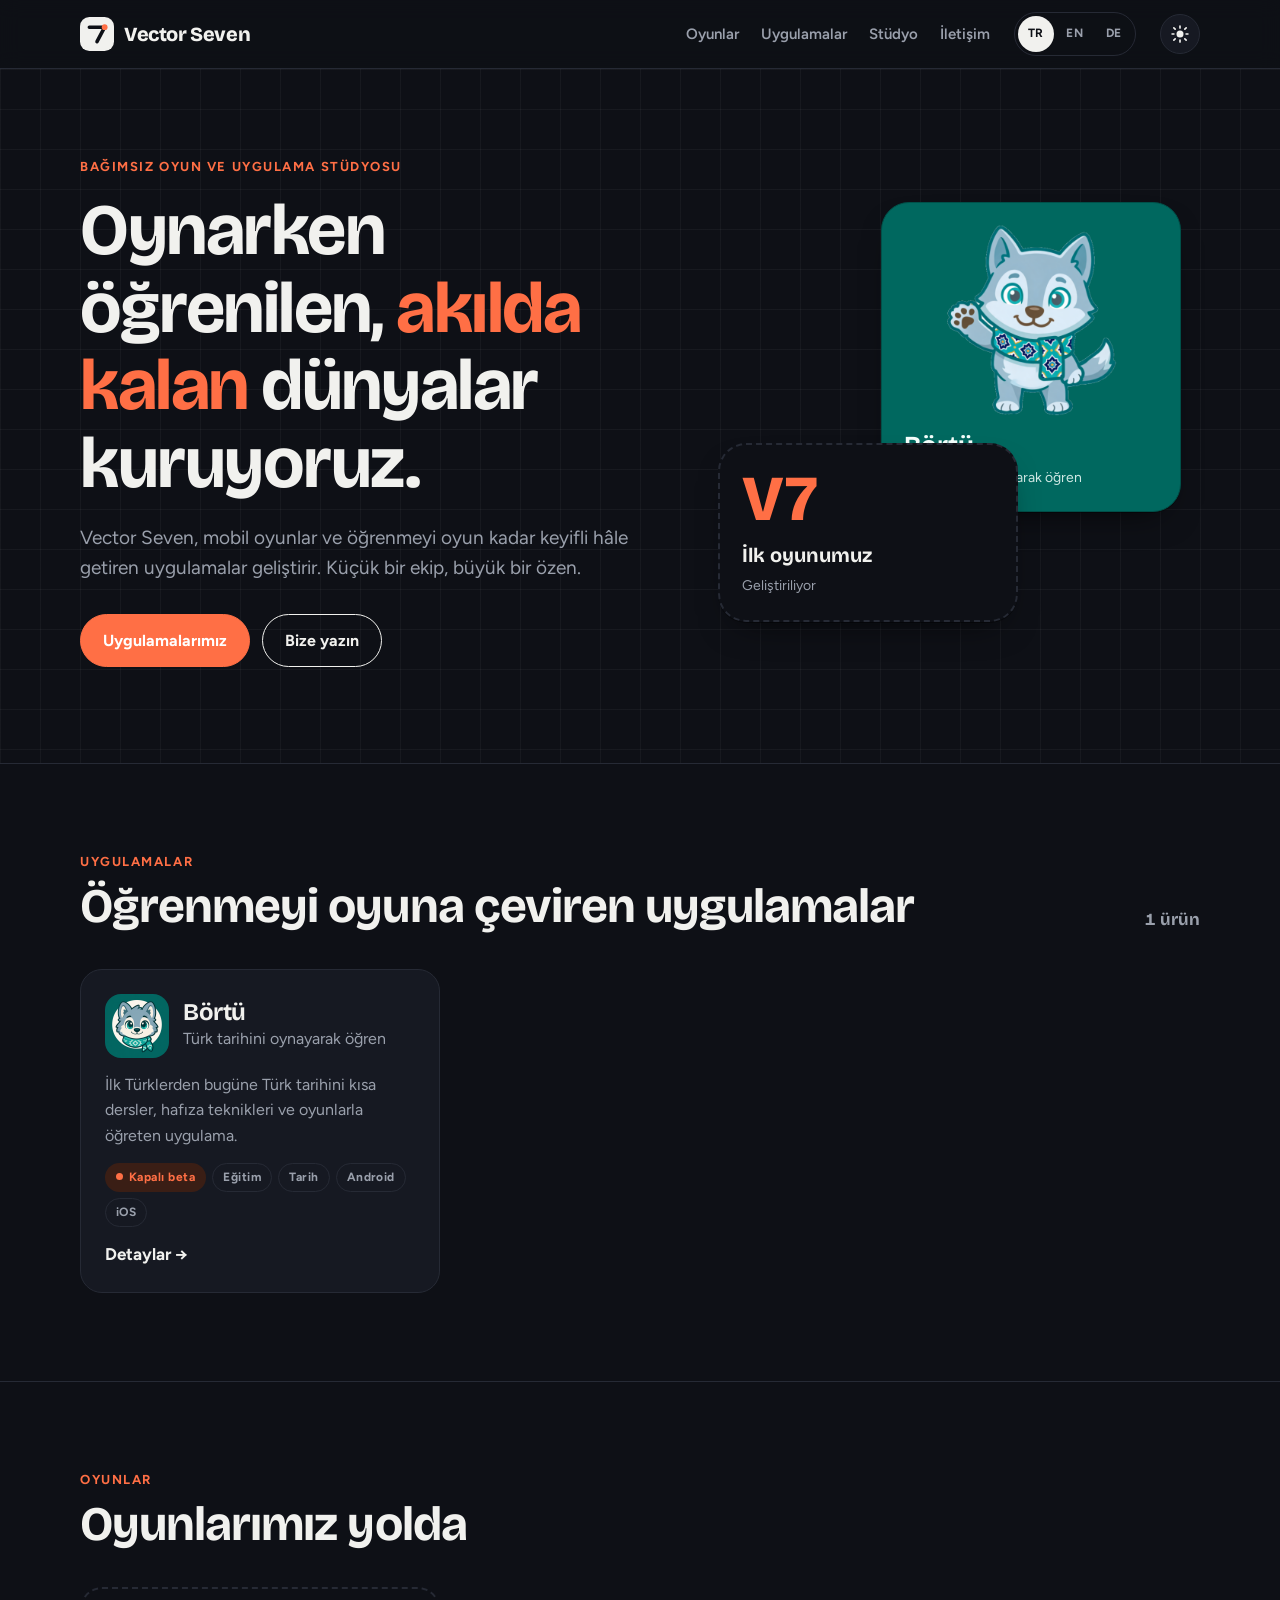
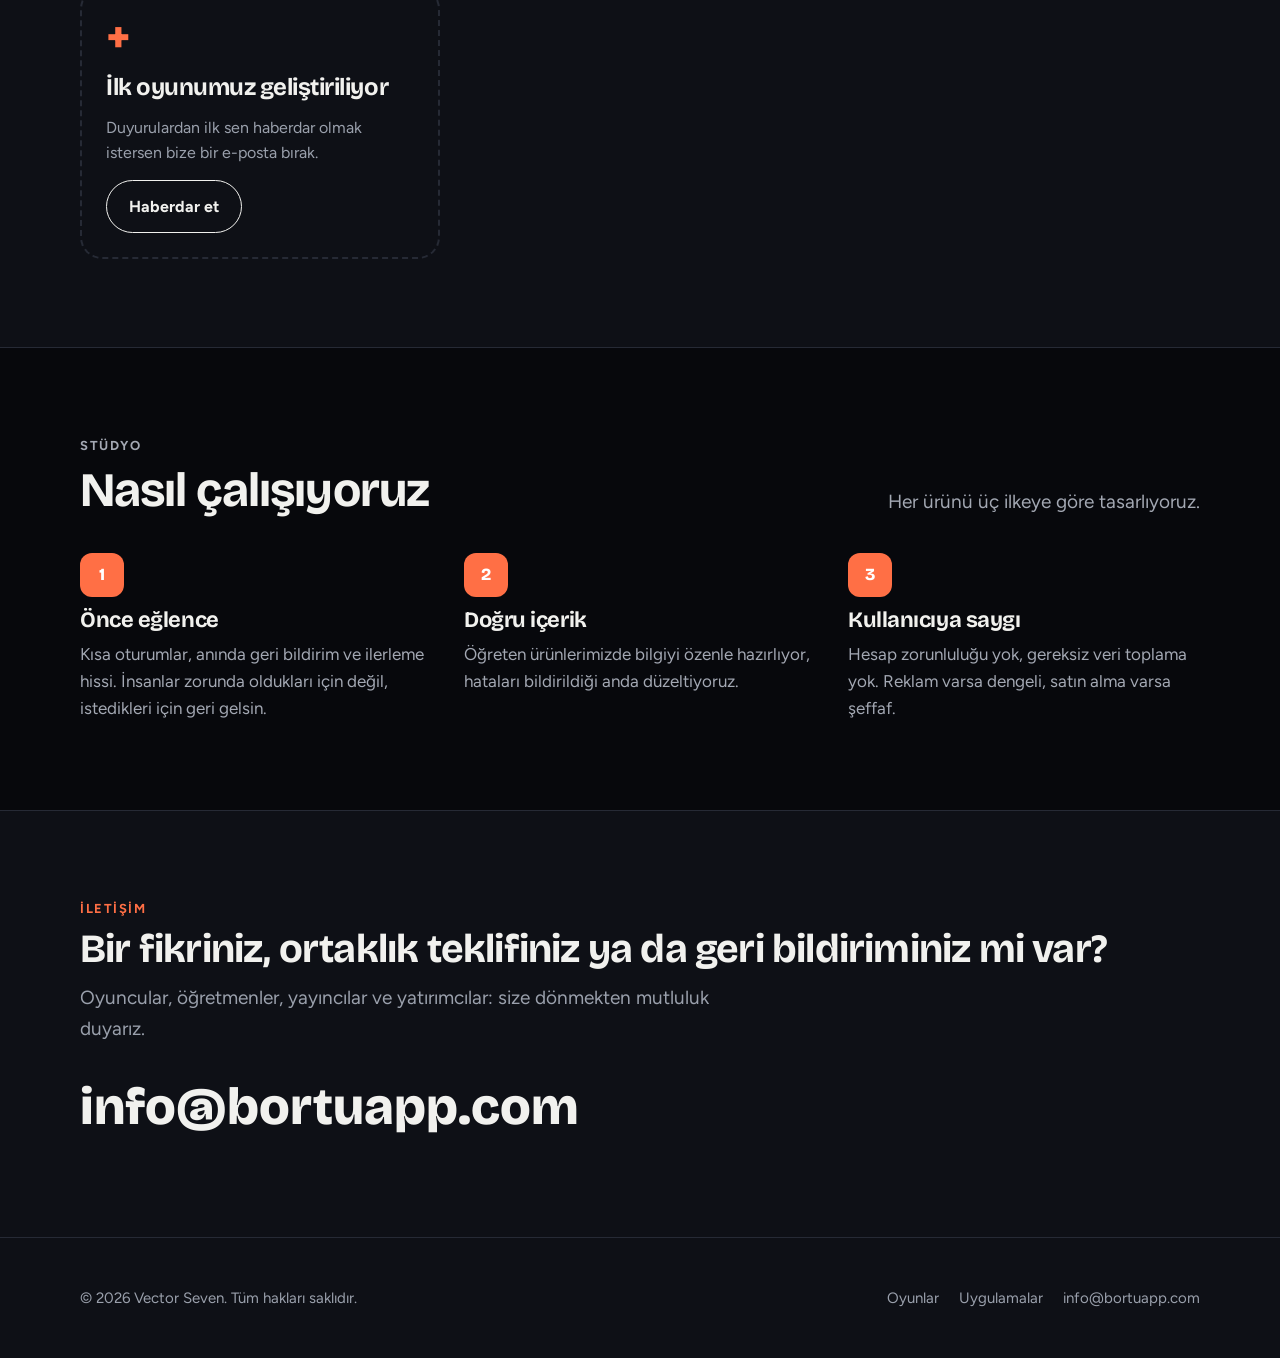
==== index.html @ 22e2e28d "Vector Seven sitesi: TR/EN/DE, Börtü sayfası, tema ve animasyonlar Co-Authored-By: Claude Opus 5 <no" ====
<!doctype html>
<html lang="tr">
<head>
<meta charset="utf-8">
<script>(function(){var d=document.documentElement;d.classList.add('js');var t='dark';try{t=localStorage.getItem('v7-theme')||'dark'}catch(e){}d.setAttribute('data-theme',t)})()</script>
<meta name="viewport" content="width=device-width, initial-scale=1">
<title>Vector Seven — Bağımsız oyun ve uygulama stüdyosu</title>
<meta name="description" content="Vector Seven; oyunlar ve öğrenmeyi oyuna çeviren mobil uygulamalar geliştiren bağımsız bir stüdyo.">
<meta property="og:title" content="Vector Seven — Bağımsız oyun ve uygulama stüdyosu">
<link rel="canonical" href="https://vectorseven.com.tr/">
<meta property="og:description" content="Vector Seven; oyunlar ve öğrenmeyi oyuna çeviren mobil uygulamalar geliştiren bağımsız bir stüdyo.">
<meta name="theme-color" content="#0e1016">
<link rel="alternate" hreflang="tr" href="">
<link rel="alternate" hreflang="en" href="en/">
<link rel="alternate" hreflang="de" href="de/">
<link rel="icon" href="assets/favicon.svg" type="image/svg+xml">
<link rel="preconnect" href="https://fonts.googleapis.com">
<link rel="preconnect" href="https://fonts.gstatic.com" crossorigin>
<link rel="stylesheet" href="https://fonts.googleapis.com/css2?family=Bricolage+Grotesque:opsz,wght@12..96,700;12..96,800&family=Figtree:wght@400;500;600;700&display=swap">
<link rel="stylesheet" href="assets/style.css?v=mu5loay7">
<link rel="stylesheet" href="assets/motion.css?v=mu5loay7">
</head>
<body>
<header class="top">
  <div class="wrap">
    <a class="brand" href=""><svg viewBox="0 0 40 40" aria-hidden="true"><rect width="40" height="40" rx="11" fill="currentColor"/><path d="M11 12h18l-9 17" fill="none" stroke="var(--paper)" stroke-width="4.2" stroke-linecap="round" stroke-linejoin="round"/><circle cx="29" cy="12" r="3.4" fill="var(--accent)"/></svg><span>Vector Seven</span></a>
    <nav class="nav" aria-label="Uygulamalar">
      <a href="#games">Oyunlar</a>
      <a href="#apps">Uygulamalar</a>
      <a href="#studio">Stüdyo</a>
      <a href="#contact">İletişim</a>
    </nav>
    <div class="langs"><a href="" hreflang="tr" aria-current="true">TR</a><a href="en/" hreflang="en" aria-current="false">EN</a><a href="de/" hreflang="de" aria-current="false">DE</a></div>
    <button class="theme" type="button" data-theme-toggle aria-label="Gece / gündüz modu" title="Gece / gündüz modu">
      <svg class="sun" viewBox="0 0 24 24" aria-hidden="true"><circle cx="12" cy="12" r="4.2"/><path d="M12 2.5v2.2M12 19.3v2.2M4.6 4.6l1.6 1.6M17.8 17.8l1.6 1.6M2.5 12h2.2M19.3 12h2.2M4.6 19.4l1.6-1.6M17.8 6.2l1.6-1.6"/></svg>
      <svg class="moon" viewBox="0 0 24 24" aria-hidden="true"><path d="M20.5 14.2A8.5 8.5 0 0 1 9.8 3.5a8.5 8.5 0 1 0 10.7 10.7Z"/></svg>
    </button>
  </div>
</header>
<main>

<section class="hero">
  <div class="wrap">
    <div>
      <p class="eyebrow">Bağımsız oyun ve uygulama stüdyosu</p>
      <h1>Oynarken öğrenilen, <em>akılda kalan</em> dünyalar kuruyoruz.</h1>
      <p class="lead">Vector Seven, mobil oyunlar ve öğrenmeyi oyun kadar keyifli hâle getiren uygulamalar geliştirir. Küçük bir ekip, büyük bir özen.</p>
      <div class="btns">
        <a class="btn btn-primary" href="#apps">Uygulamalarımız</a>
        <a class="btn btn-ghost" href="#contact">Bize yazın</a>
      </div>
    </div>
    <div class="stack" aria-hidden="true">
      <a class="stack-card app" href="apps/bortu/" tabindex="-1">
        <img src="assets/img/bortu-selam.png" alt="" width="240" height="240">
        <strong>Börtü</strong>
        <span>Türk tarihini oynayarak öğren</span>
      </a>
      <div class="stack-card game">
        <div class="glyph">V7</div>
        <strong>İlk oyunumuz</strong>
        <span>Geliştiriliyor</span>
      </div>
    </div>
  </div>
</section>

<section class="section" id="apps">
  <div class="wrap">
    <div class="section-head reveal">
      <div><p class="eyebrow">Uygulamalar</p><h2>Öğrenmeyi oyuna çeviren uygulamalar</h2></div>
      <span class="count">1 ürün</span>
    </div>
    <div class="cards"><a class="card reveal" href="apps/bortu/">
  <div class="card-top">
    <img class="card-icon" src="assets/img/bortu-icon.png" alt="" width="64" height="64">
    <div><h3>Börtü</h3><p>Türk tarihini oynayarak öğren</p></div>
  </div>
  <p>İlk Türklerden bugüne Türk tarihini kısa dersler, hafıza teknikleri ve oyunlarla öğreten uygulama.</p>
  <div class="pills">
    <span class="pill status">Kapalı beta</span>
    <span class="pill">Eğitim</span><span class="pill">Tarih</span>
    <span class="pill">Android</span><span class="pill">iOS</span>
  </div>
  <strong>Detaylar →</strong>
</a></div>
  </div>
</section>

<section class="section" id="games">
  <div class="wrap">
    <div class="section-head reveal">
      <div><p class="eyebrow">Oyunlar</p><h2>Oyunlarımız yolda</h2></div>
      
    </div>
    <div class="cards">
      
      <div class="card soon reveal" style="--d:.1s">
        <div class="glyph">+</div>
        <h3>İlk oyunumuz geliştiriliyor</h3>
        <p>Duyurulardan ilk sen haberdar olmak istersen bize bir e-posta bırak.</p>
        <div><a class="btn btn-ghost" href="mailto:info@bortuapp.com?subject=Vector%20Seven%20%E2%80%93%20Haberdar%20et" data-mail aria-expanded="false" aria-controls="mailbox-1">Haberdar et</a>
<div class="mailbox" id="mailbox-1" hidden>
  <small>Bu adrese yazman yeterli, en kısa sürede dönüyoruz.</small>
  <span class="addr">info@bortuapp.com</span>
  <div class="row">
    <button type="button" data-copy="info@bortuapp.com">Adresi kopyala</button>
    <a href="mailto:info@bortuapp.com?subject=Vector%20Seven%20%E2%80%93%20Haberdar%20et">E-posta uygulamasında aç</a>
    <span class="ok" data-done hidden role="status">Kopyalandı ✓</span>
  </div>
</div></div>
      </div>
    </div>
  </div>
</section>

<section class="section band" id="studio">
  <div class="wrap">
    <div class="section-head reveal">
      <div><p class="eyebrow">Stüdyo</p><h2>Nasıl çalışıyoruz</h2></div>
      <p class="lead">Her ürünü üç ilkeye göre tasarlıyoruz.</p>
    </div>
    <div class="principles">
      <div class="principle reveal" style="--d:0s"><div class="mark">1</div><h3>Önce eğlence</h3><p>Kısa oturumlar, anında geri bildirim ve ilerleme hissi. İnsanlar zorunda oldukları için değil, istedikleri için geri gelsin.</p></div><div class="principle reveal" style="--d:0.12s"><div class="mark">2</div><h3>Doğru içerik</h3><p>Öğreten ürünlerimizde bilgiyi özenle hazırlıyor, hataları bildirildiği anda düzeltiyoruz.</p></div><div class="principle reveal" style="--d:0.24s"><div class="mark">3</div><h3>Kullanıcıya saygı</h3><p>Hesap zorunluluğu yok, gereksiz veri toplama yok. Reklam varsa dengeli, satın alma varsa şeffaf.</p></div>
    </div>
  </div>
</section>

<section class="section" id="contact">
  <div class="wrap contact reveal">
    <div>
      <p class="eyebrow">İletişim</p>
      <h2 style="font-size:clamp(28px,3.6vw,40px);margin:8px 0 12px">Bir fikriniz, ortaklık teklifiniz ya da geri bildiriminiz mi var?</h2>
      <p class="lead">Oyuncular, öğretmenler, yayıncılar ve yatırımcılar: size dönmekten mutluluk duyarız.</p>
      <p style="margin-top:22px"><a class="mail" href="mailto:info@bortuapp.com">info@bortuapp.com</a></p>
    </div>
  </div>
</section>
</main>
<footer class="foot">
  <div class="wrap">
    <span>© 2026 Vector Seven. Tüm hakları saklıdır.</span>
    <nav>
      <a href="#games">Oyunlar</a>
      <a href="#apps">Uygulamalar</a>
      <a href="mailto:info@bortuapp.com">info@bortuapp.com</a>
    </nav>
  </div>
</footer>
<script src="assets/site.js?v=mu5loay7" defer></script>
</body>
</html>
---- assets/style.css ----
/* Vector Seven — site stilleri */
:root {
  --paper: #f5f5f1;
  --surface: #ffffff;
  --ink: #12141a;
  --muted: #5b606b;
  --line: #e2e2dc;
  --grid: rgba(18, 20, 26, 0.05);
  --accent: #ff5b2e;
  --accent-soft: #ffe6dd;
  --on-accent: #ffffff;
  --band: #10131b;
  --on-band: #f1f1ee;
  --band-muted: #a3a8b3;
  --shadow: 0 1px 0 rgba(18, 20, 26, 0.04), 0 12px 32px -18px rgba(18, 20, 26, 0.25);
  --radius: 22px;
  --display: 'Bricolage Grotesque', 'Segoe UI', system-ui, sans-serif;
  --body: 'Figtree', 'Segoe UI', system-ui, sans-serif;
}
@media (prefers-color-scheme: dark) {
  :root:not([data-theme='light']) {
    --paper: #0e1016;
    --surface: #161922;
    --ink: #f1f1ee;
    --muted: #9aa0ac;
    --line: #262a35;
    --grid: rgba(241, 241, 238, 0.045);
    --accent: #ff6f45;
    --accent-soft: #3a1e15;
    --band: #07080c;
    --shadow: 0 1px 0 rgba(0, 0, 0, 0.4), 0 16px 36px -20px rgba(0, 0, 0, 0.8);
  }
}
:root[data-theme='dark'] {
  --paper: #0e1016;
  --surface: #161922;
  --ink: #f1f1ee;
  --muted: #9aa0ac;
  --line: #262a35;
  --grid: rgba(241, 241, 238, 0.045);
  --accent: #ff6f45;
  --accent-soft: #3a1e15;
  --band: #07080c;
  --shadow: 0 1px 0 rgba(0, 0, 0, 0.4), 0 16px 36px -20px rgba(0, 0, 0, 0.8);
}

*,
*::before,
*::after {
  box-sizing: border-box;
}
html {
  scroll-behavior: smooth;
}
@media (prefers-reduced-motion: reduce) {
  html {
    scroll-behavior: auto;
  }
  *,
  *::before,
  *::after {
    animation: none !important;
    transition: none !important;
  }
}
body {
  margin: 0;
  background: var(--paper);
  color: var(--ink);
  font-family: var(--body);
  font-size: 17px;
  line-height: 1.6;
  -webkit-font-smoothing: antialiased;
}
img {
  max-width: 100%;
  height: auto;
  display: block;
}
a {
  color: inherit;
}
:focus-visible {
  outline: 3px solid var(--accent);
  outline-offset: 3px;
  border-radius: 6px;
}
h1,
h2,
h3 {
  font-family: var(--display);
  line-height: 1.08;
  letter-spacing: -0.02em;
  margin: 0;
  text-wrap: balance;
}
p {
  margin: 0;
}

.wrap {
  width: 100%;
  max-width: 1160px;
  margin: 0 auto;
  padding-inline: 20px;
}
.eyebrow {
  font-size: 13px;
  font-weight: 700;
  letter-spacing: 0.12em;
  text-transform: uppercase;
  color: var(--accent);
}
.lead {
  color: var(--muted);
  font-size: 19px;
  max-width: 58ch;
}

/* ---------------------------------------------------------------- üst çubuk */
.top {
  position: sticky;
  top: 0;
  z-index: 10;
  background: color-mix(in srgb, var(--paper) 88%, transparent);
  backdrop-filter: blur(10px);
  border-bottom: 1px solid var(--line);
}
.top .wrap {
  display: flex;
  align-items: center;
  gap: 24px;
  min-height: 68px;
}
.brand {
  display: flex;
  align-items: center;
  gap: 10px;
  text-decoration: none;
  font-family: var(--display);
  font-weight: 800;
  font-size: 20px;
  letter-spacing: -0.02em;
}
.brand svg {
  width: 34px;
  height: 34px;
}
.nav {
  display: flex;
  gap: 22px;
  margin-left: auto;
}
.nav a {
  text-decoration: none;
  font-weight: 600;
  font-size: 15px;
  color: var(--muted);
}
.nav a:hover,
.nav a[aria-current='page'] {
  color: var(--ink);
}
.langs {
  display: flex;
  gap: 2px;
  padding: 3px;
  border: 1px solid var(--line);
  border-radius: 999px;
}
.langs a {
  text-decoration: none;
  font-size: 12px;
  font-weight: 700;
  letter-spacing: 0.06em;
  padding: 4px 9px;
  border-radius: 999px;
  color: var(--muted);
}
.langs a[aria-current='true'] {
  background: var(--ink);
  color: var(--paper);
}
@media (max-width: 760px) {
  .nav {
    display: none;
  }
  .langs {
    margin-left: auto;
  }
}

/* ----------------------------------------------------------------- düğmeler */
.btn {
  display: inline-flex;
  align-items: center;
  gap: 8px;
  padding: 13px 22px;
  border-radius: 999px;
  font-weight: 700;
  font-size: 16px;
  text-decoration: none;
  border: 1.5px solid var(--ink);
  transition: transform 0.15s ease;
}
.btn:hover {
  transform: translateY(-2px);
}
.btn-primary {
  background: var(--accent);
  border-color: var(--accent);
  color: var(--on-accent);
}
.btn-ghost {
  background: transparent;
  color: var(--ink);
}
.btn[aria-disabled='true'] {
  opacity: 0.55;
  pointer-events: none;
}
.btns {
  display: flex;
  flex-wrap: wrap;
  gap: 12px;
}

/* ------------------------------------------------------------------ kahraman */
.hero {
  position: relative;
  overflow: hidden;
  background-image: linear-gradient(var(--grid) 1px, transparent 1px), linear-gradient(90deg, var(--grid) 1px, transparent 1px);
  background-size: 40px 40px;
  border-bottom: 1px solid var(--line);
}
.hero .wrap {
  display: grid;
  grid-template-columns: 1.1fr 0.9fr;
  gap: 48px;
  align-items: center;
  padding-block: 88px 96px;
}
.hero h1 {
  font-size: clamp(40px, 6vw, 72px);
  margin-block: 14px 20px;
}
.hero h1 em {
  font-style: normal;
  color: var(--accent);
}
.hero .btns {
  margin-top: 30px;
}
.stack {
  position: relative;
  min-height: 420px;
}
.stack-card {
  position: absolute;
  width: min(300px, 78%);
  border-radius: 28px;
  padding: 22px;
  background: var(--surface);
  border: 1px solid var(--line);
  box-shadow: var(--shadow);
  text-decoration: none;
}
.stack-card.app {
  right: 4%;
  top: 0;
  transform: rotate(3deg);
  background: #00685f;
  border-color: #005049;
  color: #f4fffc;
}
.stack-card.app img {
  width: 78%;
  margin: -4px auto 6px;
}
.stack-card.app strong {
  font-family: var(--display);
  font-size: 26px;
}
.stack-card.app span {
  display: block;
  opacity: 0.85;
  font-size: 14px;
}
.stack-card.game {
  left: 0;
  bottom: 0;
  transform: rotate(-4deg);
  border-style: dashed;
  border-width: 2px;
  background: var(--paper);
}
.stack-card.game .glyph {
  font-family: var(--display);
  font-weight: 800;
  font-size: 64px;
  line-height: 1;
  color: var(--accent);
}
.stack-card.game strong {
  display: block;
  font-family: var(--display);
  font-size: 20px;
  margin-top: 8px;
}
.stack-card.game span {
  color: var(--muted);
  font-size: 14px;
}
@media (max-width: 860px) {
  .hero .wrap {
    grid-template-columns: 1fr;
    padding-block: 56px 64px;
  }
  .stack {
    min-height: 500px;
    max-width: 440px;
  }
  .stack-card.game {
    width: 60%;
  }
}

/* ------------------------------------------------------------------ bölümler */
.section {
  padding-block: 88px;
}
.section + .section {
  border-top: 1px solid var(--line);
}
.section-head {
  display: flex;
  flex-wrap: wrap;
  align-items: end;
  justify-content: space-between;
  gap: 16px 32px;
  margin-bottom: 36px;
}
.section-head h2 {
  font-size: clamp(32px, 4.2vw, 48px);
  margin-top: 8px;
}
.count {
  font-family: var(--display);
  font-weight: 700;
  color: var(--muted);
  font-variant-numeric: tabular-nums;
}

.cards {
  display: grid;
  grid-template-columns: repeat(auto-fill, minmax(300px, 1fr));
  gap: 20px;
}
.card {
  display: flex;
  flex-direction: column;
  gap: 14px;
  padding: 24px;
  border-radius: var(--radius);
  background: var(--surface);
  border: 1px solid var(--line);
  text-decoration: none;
  transition: transform 0.18s ease, box-shadow 0.18s ease;
}
a.card:hover {
  transform: translateY(-4px);
  box-shadow: var(--shadow);
}
.card-top {
  display: flex;
  align-items: center;
  gap: 14px;
}
.card-icon {
  width: 64px;
  height: 64px;
  border-radius: 16px;
  flex: none;
}
.card h3 {
  font-size: 24px;
}
.card p {
  color: var(--muted);
  font-size: 16px;
}
.pills {
  display: flex;
  flex-wrap: wrap;
  gap: 6px;
  margin-top: auto;
}
.pill {
  font-size: 12px;
  font-weight: 700;
  letter-spacing: 0.04em;
  padding: 4px 10px;
  border-radius: 999px;
  border: 1px solid var(--line);
  color: var(--muted);
}
.pill.status {
  background: var(--accent-soft);
  border-color: transparent;
  color: var(--accent);
}
.card.soon {
  border-style: dashed;
  border-width: 2px;
  background: transparent;
  justify-content: center;
  min-height: 220px;
}
.card.soon .glyph {
  font-family: var(--display);
  font-size: 48px;
  font-weight: 800;
  color: var(--accent);
  line-height: 1;
}

/* ----------------------------------------------------------------- ilkeler */
.band {
  background: var(--band);
  color: var(--on-band);
}
.band .lead,
.band p {
  color: var(--band-muted);
}
.principles {
  display: grid;
  grid-template-columns: repeat(auto-fit, minmax(240px, 1fr));
  gap: 32px;
  counter-reset: p;
}
.principle h3 {
  font-size: 22px;
  margin: 12px 0 8px;
  color: var(--on-band);
}
.principle .mark {
  width: 44px;
  height: 44px;
  border-radius: 12px;
  display: grid;
  place-items: center;
  background: var(--accent);
  color: #fff;
  font-family: var(--display);
  font-weight: 800;
}

/* ----------------------------------------------------------------- iletişim */
.contact {
  display: grid;
  grid-template-columns: 1fr auto;
  gap: 24px;
  align-items: center;
}
.contact a.mail {
  font-family: var(--display);
  font-weight: 800;
  font-size: clamp(26px, 4.4vw, 52px);
  text-decoration-thickness: 3px;
  text-underline-offset: 8px;
  text-decoration-color: var(--accent);
  overflow-wrap: anywhere;
}
@media (max-width: 760px) {
  .contact {
    grid-template-columns: 1fr;
  }
}

/* ---------------------------------------------------------------- ürün sayfası */
.product-hero {
  background: #00685f;
  color: #f4fffc;
  overflow: hidden;
}
.product-hero .wrap {
  display: grid;
  grid-template-columns: 1.2fr 0.8fr;
  gap: 40px;
  align-items: center;
  padding-block: 72px;
}
.product-hero .crumb {
  color: #bdeee8;
  font-size: 14px;
  font-weight: 600;
  text-decoration: none;
}
.product-hero h1 {
  font-size: clamp(44px, 7vw, 80px);
  margin: 18px 0 12px;
}
.product-hero .lead {
  color: #d6f5f1;
}
.product-hero .app-id {
  display: flex;
  align-items: center;
  gap: 14px;
}
.product-hero .app-id img {
  width: 72px;
  height: 72px;
  border-radius: 18px;
  border: 2px solid rgba(255, 255, 255, 0.25);
}
.product-hero .pill {
  color: #f4fffc;
  border-color: rgba(255, 255, 255, 0.3);
}
.product-hero .pill.status {
  background: #fea619;
  color: #2a1700;
}
.product-hero .btn-primary {
  background: #fea619;
  border-color: #fea619;
  color: #2a1700;
}
.product-hero .btn-ghost {
  color: #f4fffc;
  border-color: rgba(255, 255, 255, 0.55);
}
.product-hero .mascot {
  justify-self: center;
  width: min(380px, 100%);
  filter: drop-shadow(0 20px 30px rgba(0, 0, 0, 0.25));
}
@media (max-width: 820px) {
  .product-hero .wrap {
    grid-template-columns: 1fr;
    padding-block: 48px;
  }
  .product-hero .mascot {
    width: 240px;
  }
}
.figures {
  display: grid;
  grid-template-columns: repeat(auto-fit, minmax(150px, 1fr));
  border: 1px solid var(--line);
  border-radius: var(--radius);
  overflow: hidden;
  background: var(--surface);
}
.figure {
  padding: 22px;
  border-right: 1px solid var(--line);
  border-bottom: 1px solid var(--line);
  margin: 0 -1px -1px 0;
}
.figure b {
  display: block;
  font-family: var(--display);
  font-size: 40px;
  line-height: 1;
  color: #00685f;
  font-variant-numeric: tabular-nums;
}
:root[data-theme='dark'] .figure b {
  color: #6bd8cb;
}
@media (prefers-color-scheme: dark) {
  :root:not([data-theme='light']) .figure b {
    color: #6bd8cb;
  }
}
.figure span {
  color: var(--muted);
  font-size: 14px;
  font-weight: 600;
}
.features {
  display: grid;
  grid-template-columns: repeat(auto-fill, minmax(260px, 1fr));
  gap: 20px;
}
.feature {
  display: flex;
  gap: 16px;
  align-items: flex-start;
}
.feature .dot {
  flex: none;
  width: 40px;
  height: 40px;
  border-radius: 50%;
  display: grid;
  place-items: center;
  background: #dcf7f3;
  font-size: 20px;
}
.feature h3 {
  font-size: 19px;
  margin-bottom: 4px;
}
.feature p {
  color: var(--muted);
  font-size: 16px;
}
.split {
  display: grid;
  grid-template-columns: 0.7fr 1.3fr;
  gap: 40px;
  align-items: center;
}
.split img {
  width: min(320px, 100%);
  justify-self: center;
}
@media (max-width: 760px) {
  .split {
    grid-template-columns: 1fr;
  }
  .split img {
    width: 200px;
  }
}
.plans {
  display: grid;
  grid-template-columns: repeat(auto-fit, minmax(260px, 1fr));
  gap: 20px;
  margin-top: 24px;
}
.plan {
  padding: 24px;
  border-radius: var(--radius);
  border: 1px solid var(--line);
  background: var(--surface);
}
.plan.gold {
  border: 2px solid #ffc800;
}
.plan h3 {
  font-size: 22px;
}
.plan .price {
  font-family: var(--display);
  font-weight: 800;
  font-size: 28px;
  margin: 6px 0 10px;
}
.plan ul {
  margin: 0;
  padding-left: 20px;
  color: var(--muted);
}

/* -------------------------------------------------------------------- alt */
.foot {
  border-top: 1px solid var(--line);
  padding-block: 40px;
  font-size: 15px;
  color: var(--muted);
}
.foot .wrap {
  display: flex;
  flex-wrap: wrap;
  gap: 16px 32px;
  align-items: center;
  justify-content: space-between;
}
.foot nav {
  display: flex;
  flex-wrap: wrap;
  gap: 8px 20px;
}
.foot a {
  text-decoration: none;
}
.foot a:hover {
  color: var(--ink);
}

/* ------------------------------------------------------- gece/gündüz düğmesi */
.theme {
  position: relative;
  flex: none;
  width: 40px;
  height: 40px;
  border-radius: 50%;
  border: 1px solid var(--line);
  background: var(--surface);
  color: var(--ink);
  cursor: pointer;
  display: grid;
  place-items: center;
  overflow: hidden;
}
.theme svg {
  position: absolute;
  width: 20px;
  height: 20px;
  fill: none;
  stroke: currentColor;
  stroke-width: 2;
  stroke-linecap: round;
  transition: transform 0.45s cubic-bezier(0.3, 1.4, 0.5, 1), opacity 0.3s ease;
}
.theme .sun circle {
  fill: currentColor;
  stroke: none;
}
.theme .moon path {
  fill: currentColor;
  stroke: none;
}
/* Koyu temada güneş gösterilir (gündüze geç), açık temada ay (geceye geç) */
:root[data-theme='dark'] .theme .moon,
:root:not([data-theme='dark']) .theme .sun {
  opacity: 0;
  transform: rotate(-90deg) scale(0.4);
}
:root[data-theme='dark'] .theme .sun,
:root:not([data-theme='dark']) .theme .moon {
  opacity: 1;
  transform: none;
}
.theme:hover {
  border-color: var(--ink);
}
@media (max-width: 760px) {
  .langs {
    margin-left: auto;
  }
  .top .wrap {
    gap: 12px;
  }
}
@media (max-width: 380px) {
  .brand span {
    display: none;
  }
}

/* ------------------------------------------------- duyarlılık ince ayarları */
/* Uzun Almanca kelimeler dar ekranda taşmasın */
h1,
h2,
h3 {
  overflow-wrap: break-word;
  hyphens: auto;
}
.section-head > div,
.hero .wrap > div,
.product-hero .wrap > div,
.contact > div {
  min-width: 0;
}
/* Parmakla rahat basılan dokunma alanları (en az ~40px) */
.nav a {
  padding-block: 10px;
}
.langs a {
  padding: 8px 10px;
}
.product-hero .crumb {
  display: inline-block;
  padding-block: 10px;
}
.foot nav a {
  display: inline-block;
  padding-block: 8px;
}
---- assets/motion.css ----
/* ================================================================ hareket */
/* Sayfa JS olmadan da tam görünür: gizleme yalnızca .js sınıfı varken uygulanır */
@keyframes rise {
  from {
    opacity: 0;
    transform: translateY(18px);
  }
  to {
    opacity: 1;
    transform: none;
  }
}
@keyframes float-a {
  0%,
  100% {
    transform: translate(var(--px, 0px), var(--py, 0px)) rotate(3deg) translateY(0);
  }
  50% {
    transform: translate(var(--px, 0px), var(--py, 0px)) rotate(4deg) translateY(-12px);
  }
}
@keyframes float-b {
  0%,
  100% {
    transform: translate(calc(var(--px, 0px) * -1), calc(var(--py, 0px) * -1)) rotate(-4deg) translateY(0);
  }
  50% {
    transform: translate(calc(var(--px, 0px) * -1), calc(var(--py, 0px) * -1)) rotate(-5.5deg) translateY(10px);
  }
}
@keyframes drift {
  from {
    background-position: 0 0, 0 0;
  }
  to {
    background-position: 40px 40px, 40px 40px;
  }
}
@keyframes wave {
  0%,
  60%,
  100% {
    transform: rotate(0);
  }
  70% {
    transform: rotate(-6deg);
  }
  80% {
    transform: rotate(5deg);
  }
  90% {
    transform: rotate(-3deg);
  }
}
@keyframes pulse-dot {
  0%,
  100% {
    box-shadow: 0 0 0 0 color-mix(in srgb, currentColor 45%, transparent);
  }
  50% {
    box-shadow: 0 0 0 6px color-mix(in srgb, currentColor 0%, transparent);
  }
}

@media (prefers-reduced-motion: no-preference) {
  .hero {
    animation: drift 18s linear infinite;
  }
  .hero .eyebrow,
  .hero h1,
  .hero .lead,
  .hero .btns {
    animation: rise 0.7s cubic-bezier(0.2, 0.7, 0.2, 1) both;
  }
  .hero h1 {
    animation-delay: 0.08s;
  }
  .hero .lead {
    animation-delay: 0.18s;
  }
  .hero .btns {
    animation-delay: 0.28s;
  }
  .stack-card.app {
    animation: rise 0.8s 0.3s both, float-a 6s 1.1s ease-in-out infinite;
  }
  .stack-card.game {
    animation: rise 0.8s 0.45s both, float-b 7s 1.2s ease-in-out infinite;
  }
  .stack-card.app img {
    transform-origin: 50% 90%;
    animation: wave 5s 1.5s ease-in-out infinite;
  }
  .product-hero .wrap > div {
    animation: rise 0.7s both;
  }
  .product-hero .mascot {
    transform-origin: 50% 90%;
    animation: rise 0.8s 0.2s both, wave 5s 1.4s ease-in-out infinite;
  }
  .pill.status::before {
    content: '';
    display: inline-block;
    width: 7px;
    height: 7px;
    margin-right: 6px;
    border-radius: 50%;
    background: currentColor;
    vertical-align: 1px;
    animation: pulse-dot 2s ease-in-out infinite;
  }

  .js .reveal {
    opacity: 0;
    transform: translateY(26px);
    transition: opacity 0.7s ease, transform 0.7s cubic-bezier(0.2, 0.7, 0.2, 1);
    transition-delay: var(--d, 0s);
  }
  .js .reveal.in {
    opacity: 1;
    transform: none;
  }
  .js a.card.reveal.in:hover {
    transform: translateY(-4px);
    transition-delay: 0s;
  }

  .card-icon {
    transition: transform 0.3s cubic-bezier(0.3, 1.6, 0.5, 1);
  }
  a.card:hover .card-icon {
    transform: rotate(-8deg) scale(1.08);
  }
  a.card strong {
    transition: color 0.2s ease;
  }
  a.card:hover strong {
    color: var(--accent);
  }
  .card.soon .glyph {
    display: inline-block;
    transition: transform 0.4s ease;
  }
  .card.soon:hover .glyph {
    transform: rotate(90deg);
  }
  .principle .mark,
  .feature .dot,
  .brand svg {
    transition: transform 0.3s cubic-bezier(0.3, 1.6, 0.5, 1);
  }
  .principle:hover .mark {
    transform: translateY(-4px) rotate(-6deg);
  }
  .feature:hover .dot {
    transform: scale(1.15) rotate(-8deg);
  }
  .brand:hover svg {
    transform: rotate(-12deg);
  }
  .contact a.mail {
    background: linear-gradient(var(--accent), var(--accent)) 0 100% / 0 3px no-repeat;
    text-decoration: none;
    transition: background-size 0.35s ease;
    padding-bottom: 6px;
  }
  .contact a.mail:hover {
    background-size: 100% 3px;
  }
}

/* ------------------------------------------------------------ e-posta kutusu */
.mailbox {
  margin-top: 14px;
  padding: 14px;
  border-radius: 16px;
  border: 1px solid var(--line);
  background: var(--surface);
  display: grid;
  gap: 10px;
  color: var(--ink);
  width: 100%;
  max-width: 460px;
}
.mailbox[hidden] {
  display: none;
}
.btns .mailbox {
  flex-basis: 100%;
  margin-top: 2px;
}
.mailbox .addr {
  font-family: var(--display);
  font-weight: 700;
  font-size: 18px;
  overflow-wrap: anywhere;
}
.mailbox .row {
  display: flex;
  flex-wrap: wrap;
  gap: 8px;
  align-items: center;
}
.mailbox button,
.mailbox a {
  font: inherit;
  font-size: 14px;
  font-weight: 700;
  padding: 8px 14px;
  border-radius: 999px;
  border: 1.5px solid var(--ink);
  background: var(--ink);
  color: var(--paper);
  cursor: pointer;
  text-decoration: none;
}
.mailbox a {
  background: transparent;
  color: var(--ink);
}
.mailbox .ok {
  font-size: 14px;
  font-weight: 700;
  color: #0f9d6b;
}
.mailbox small {
  color: var(--muted);
  font-size: 14px;
}
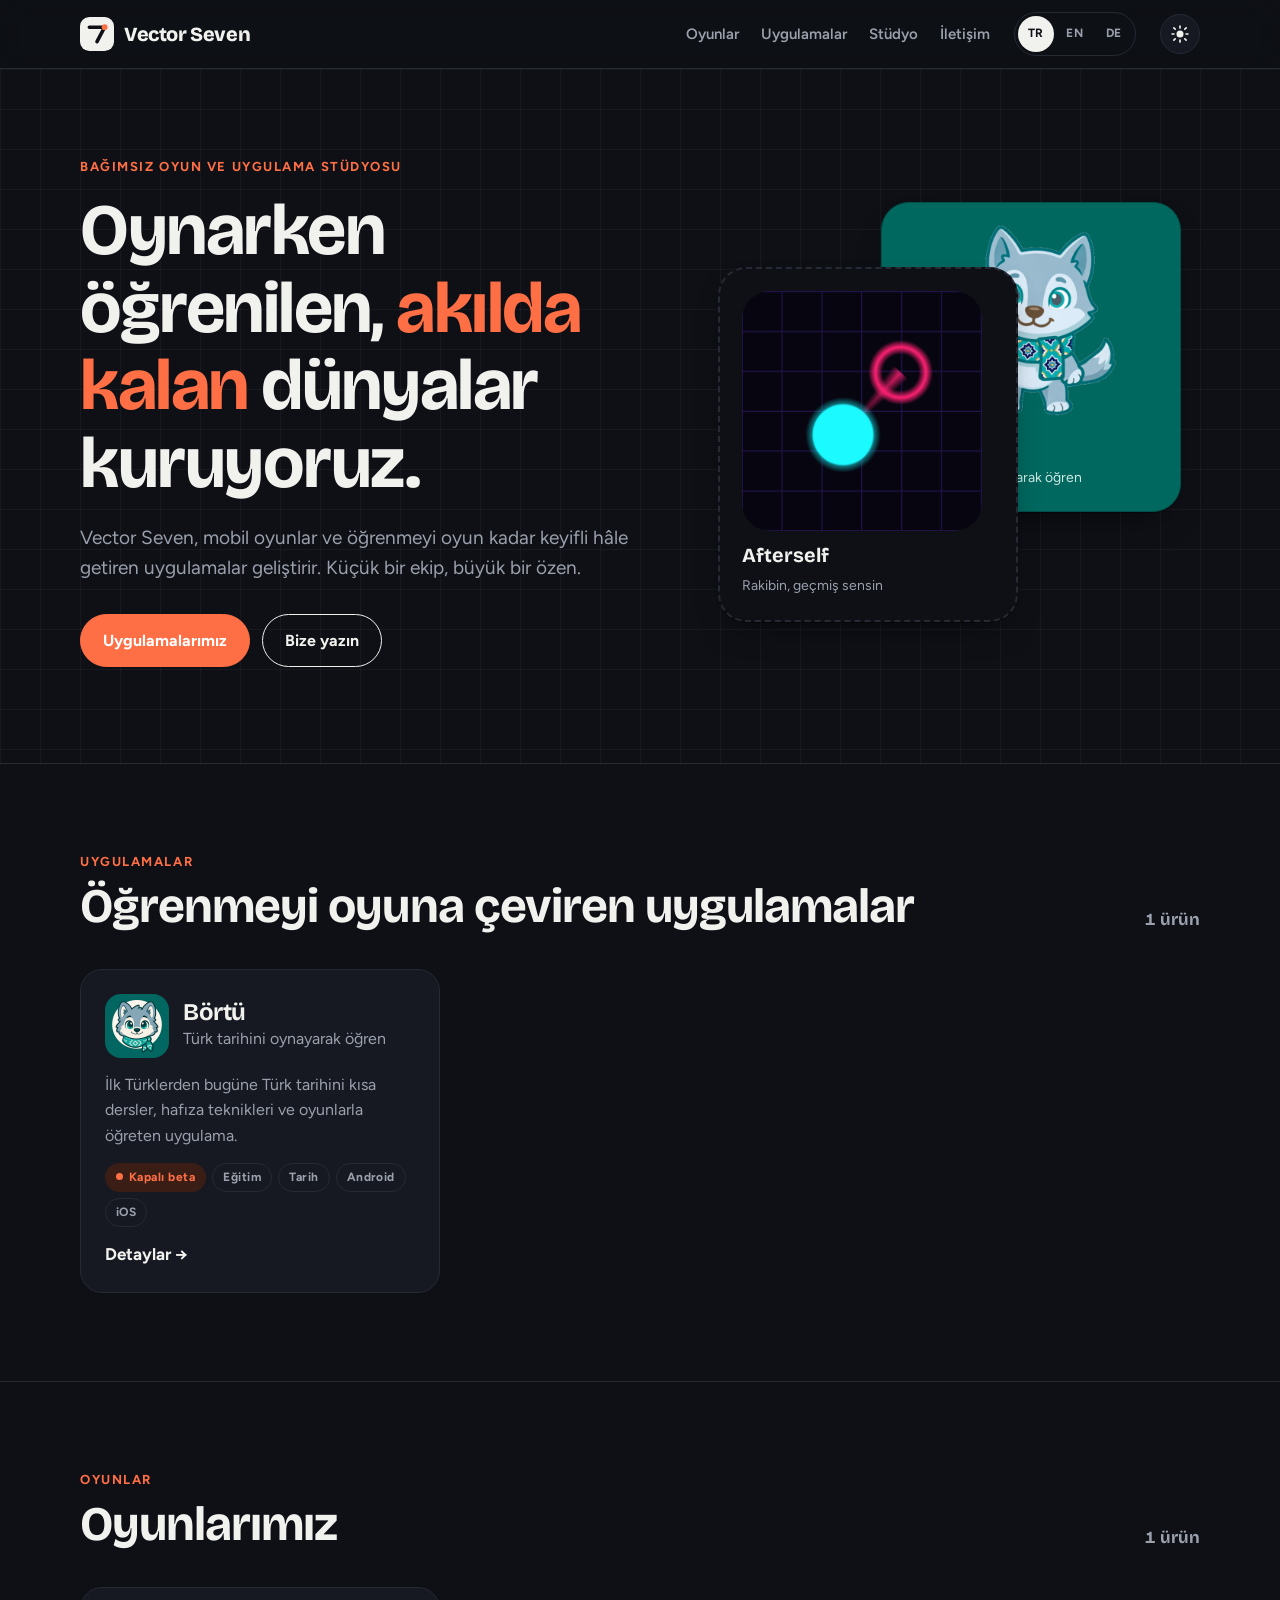
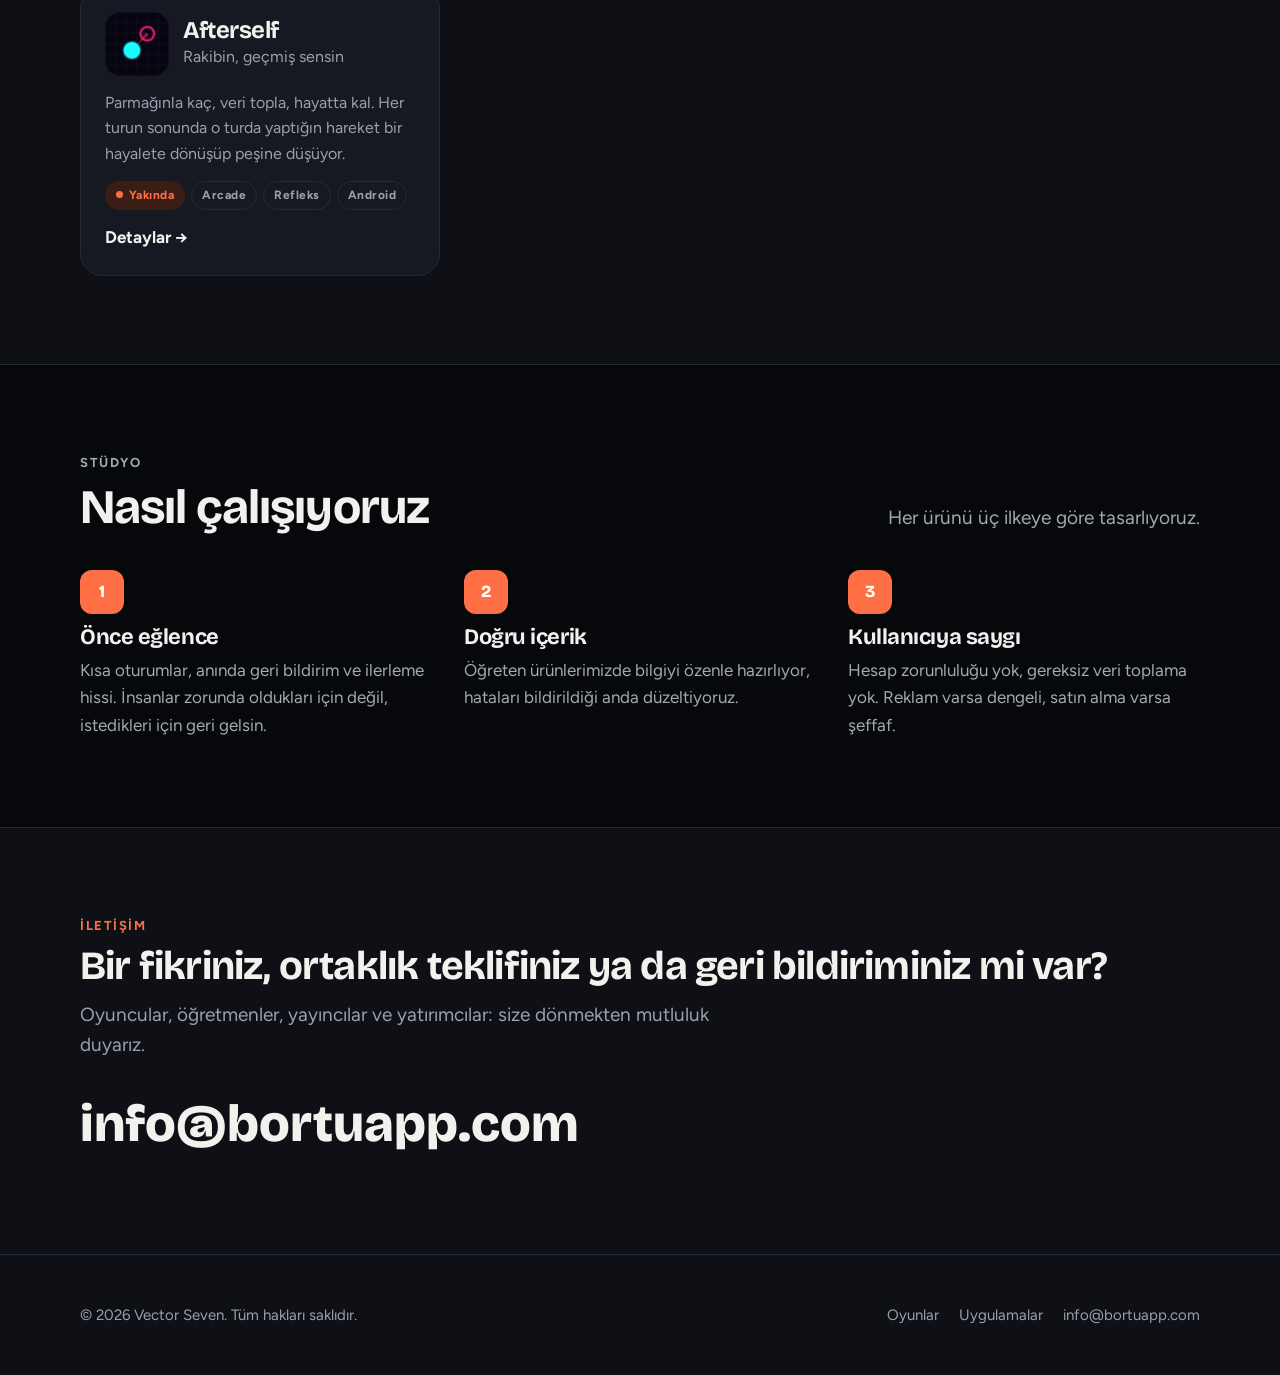
==== commit c765e003: "Siteye Afterself oyununu ekle Oyunlar bölümü artık boş değil: Afterself kartı, üç dilde ürün sayfası" ====
--- a/index.html
+++ b/index.html
@@ -17,8 +17,8 @@
 <link rel="preconnect" href="https://fonts.googleapis.com">
 <link rel="preconnect" href="https://fonts.gstatic.com" crossorigin>
 <link rel="stylesheet" href="https://fonts.googleapis.com/css2?family=Bricolage+Grotesque:opsz,wght@12..96,700;12..96,800&family=Figtree:wght@400;500;600;700&display=swap">
-<link rel="stylesheet" href="assets/style.css?v=mu5loay7">
-<link rel="stylesheet" href="assets/motion.css?v=mu5loay7">
+<link rel="stylesheet" href="assets/style.css?v=mubonrme">
+<link rel="stylesheet" href="assets/motion.css?v=mubonrme">
 </head>
 <body>
 <header class="top">
@@ -56,11 +56,11 @@
         <strong>Börtü</strong>
         <span>Türk tarihini oynayarak öğren</span>
       </a>
-      <div class="stack-card game">
-        <div class="glyph">V7</div>
-        <strong>İlk oyunumuz</strong>
-        <span>Geliştiriliyor</span>
-      </div>
+      <a class="stack-card game" href="games/afterself/" tabindex="-1">
+        <img src="assets/img/afterself-icon.png" alt="" width="240" height="240" style="border-radius:28px">
+        <strong>Afterself</strong>
+        <span>Rakibin, geçmiş sensin</span>
+      </a>
     </div>
   </div>
 </section>
@@ -90,26 +90,24 @@
 <section class="section" id="games">
   <div class="wrap">
     <div class="section-head reveal">
-      <div><p class="eyebrow">Oyunlar</p><h2>Oyunlarımız yolda</h2></div>
-      
+      <div><p class="eyebrow">Oyunlar</p><h2>Oyunlarımız</h2></div>
+      <span class="count">1 ürün</span>
     </div>
     <div class="cards">
+      <a class="card reveal" href="games/afterself/">
+  <div class="card-top">
+    <img class="card-icon" src="assets/img/afterself-icon.png" alt="" width="64" height="64">
+    <div><h3>Afterself</h3><p>Rakibin, geçmiş sensin</p></div>
+  </div>
+  <p>Parmağınla kaç, veri topla, hayatta kal. Her turun sonunda o turda yaptığın hareket bir hayalete dönüşüp peşine düşüyor.</p>
+  <div class="pills">
+    <span class="pill status">Yakında</span>
+    <span class="pill">Arcade</span><span class="pill">Refleks</span>
+    <span class="pill">Android</span>
+  </div>
+  <strong>Detaylar →</strong>
+</a>
       
-      <div class="card soon reveal" style="--d:.1s">
-        <div class="glyph">+</div>
-        <h3>İlk oyunumuz geliştiriliyor</h3>
-        <p>Duyurulardan ilk sen haberdar olmak istersen bize bir e-posta bırak.</p>
-        <div><a class="btn btn-ghost" href="mailto:info@bortuapp.com?subject=Vector%20Seven%20%E2%80%93%20Haberdar%20et" data-mail aria-expanded="false" aria-controls="mailbox-1">Haberdar et</a>
-<div class="mailbox" id="mailbox-1" hidden>
-  <small>Bu adrese yazman yeterli, en kısa sürede dönüyoruz.</small>
-  <span class="addr">info@bortuapp.com</span>
-  <div class="row">
-    <button type="button" data-copy="info@bortuapp.com">Adresi kopyala</button>
-    <a href="mailto:info@bortuapp.com?subject=Vector%20Seven%20%E2%80%93%20Haberdar%20et">E-posta uygulamasında aç</a>
-    <span class="ok" data-done hidden role="status">Kopyalandı ✓</span>
-  </div>
-</div></div>
-      </div>
     </div>
   </div>
 </section>
@@ -147,6 +145,6 @@
     </nav>
   </div>
 </footer>
-<script src="assets/site.js?v=mu5loay7" defer></script>
+<script src="assets/site.js?v=mubonrme" defer></script>
 </body>
 </html>
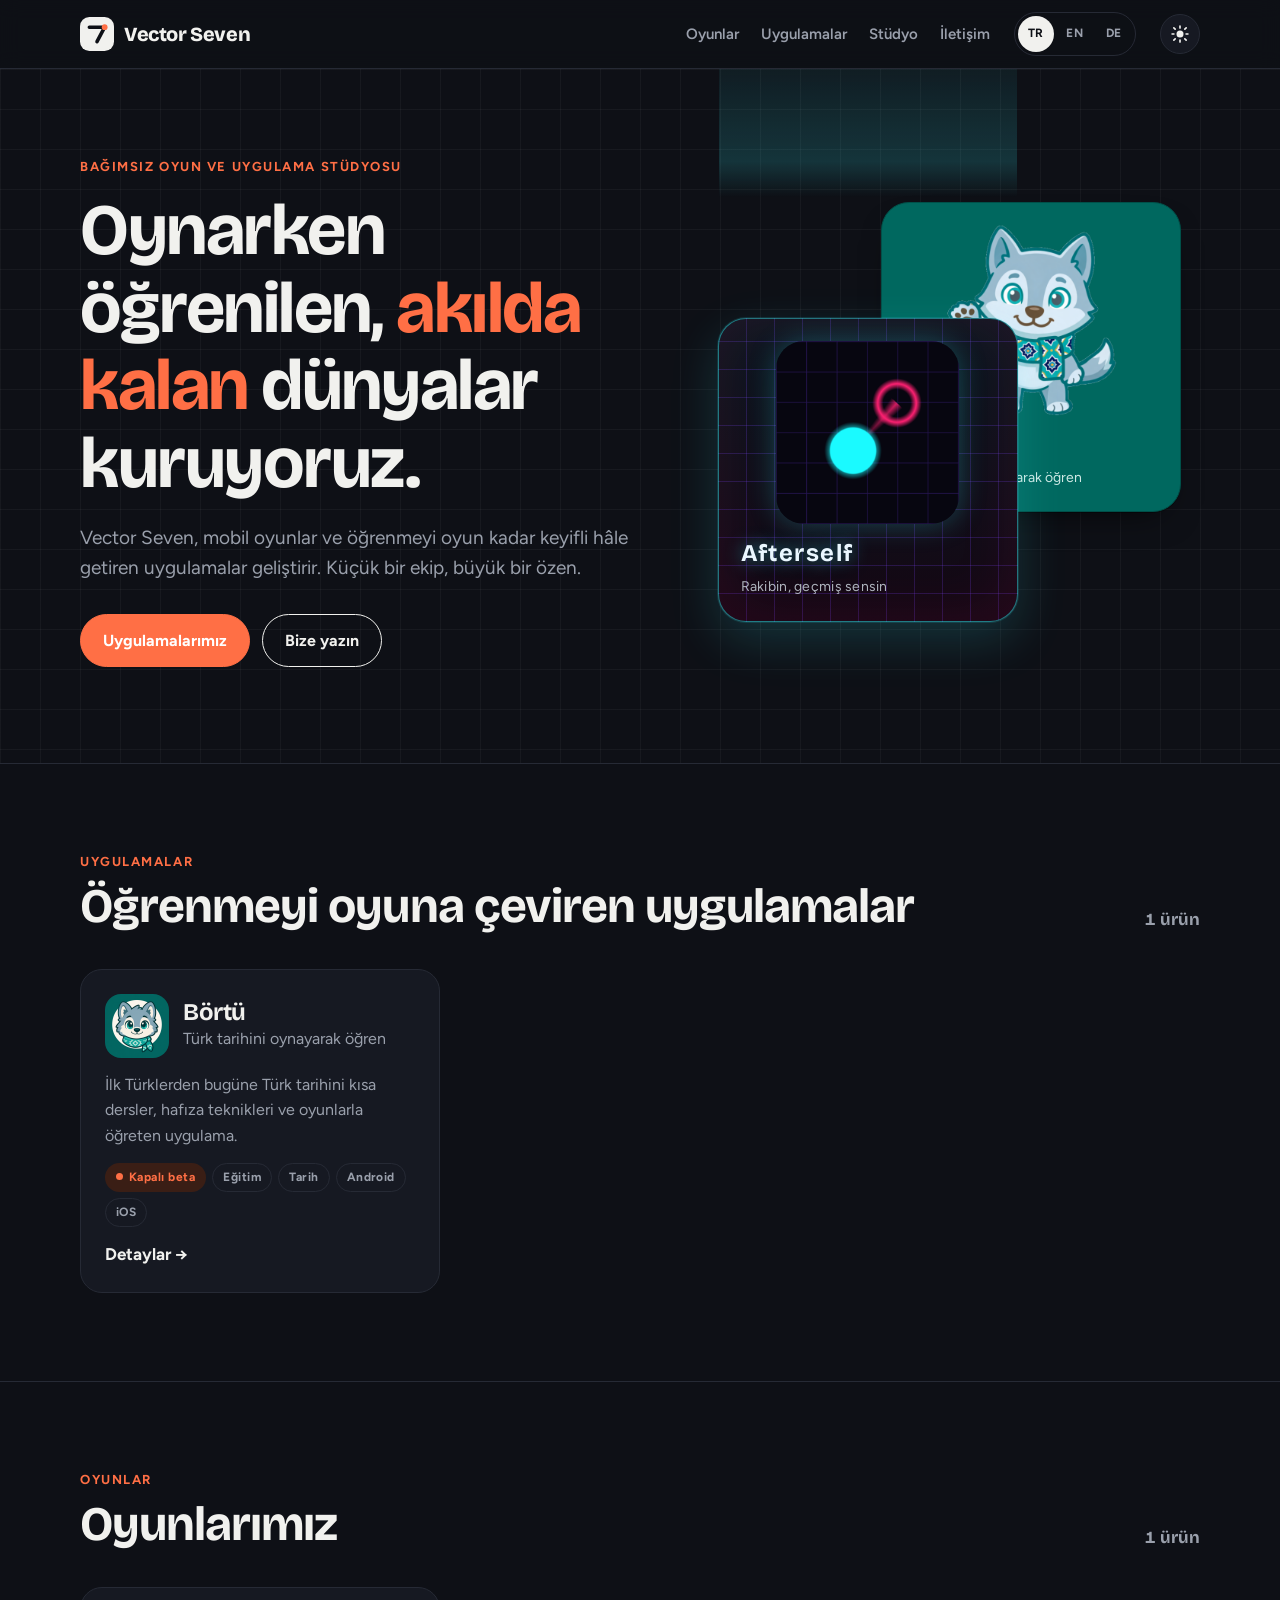
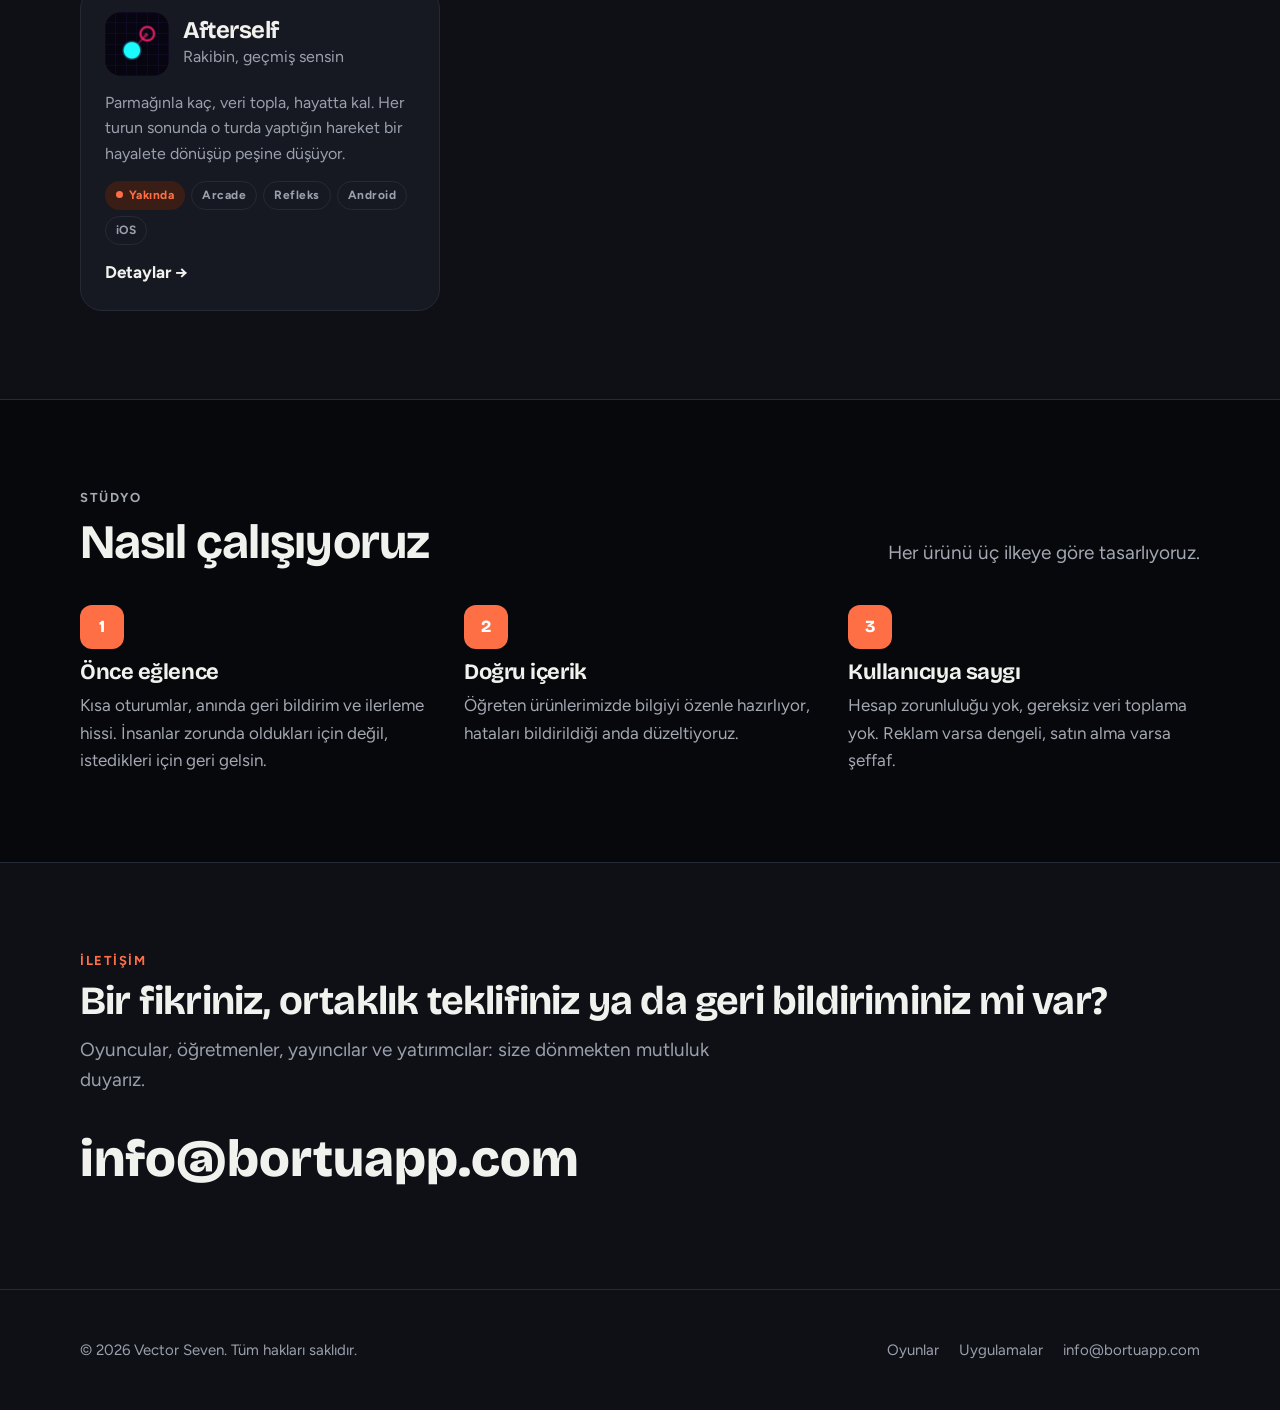
==== commit a5d97064: "Afterself: iOS'u ekle ve hero kartını oyunun diline uydur Oyun App Store'a da çıkacağı için platform" ====
--- a/index.html
+++ b/index.html
@@ -17,8 +17,8 @@
 <link rel="preconnect" href="https://fonts.googleapis.com">
 <link rel="preconnect" href="https://fonts.gstatic.com" crossorigin>
 <link rel="stylesheet" href="https://fonts.googleapis.com/css2?family=Bricolage+Grotesque:opsz,wght@12..96,700;12..96,800&family=Figtree:wght@400;500;600;700&display=swap">
-<link rel="stylesheet" href="assets/style.css?v=mubonrme">
-<link rel="stylesheet" href="assets/motion.css?v=mubonrme">
+<link rel="stylesheet" href="assets/style.css?v=mubp8iz9">
+<link rel="stylesheet" href="assets/motion.css?v=mubp8iz9">
 </head>
 <body>
 <header class="top">
@@ -56,7 +56,7 @@
         <strong>Börtü</strong>
         <span>Türk tarihini oynayarak öğren</span>
       </a>
-      <a class="stack-card game" href="games/afterself/" tabindex="-1">
+      <a class="stack-card game live" href="games/afterself/" tabindex="-1">
         <img src="assets/img/afterself-icon.png" alt="" width="240" height="240" style="border-radius:28px">
         <strong>Afterself</strong>
         <span>Rakibin, geçmiş sensin</span>
@@ -103,7 +103,7 @@
   <div class="pills">
     <span class="pill status">Yakında</span>
     <span class="pill">Arcade</span><span class="pill">Refleks</span>
-    <span class="pill">Android</span>
+    <span class="pill">Android</span><span class="pill">iOS</span>
   </div>
   <strong>Detaylar →</strong>
 </a>
@@ -145,6 +145,6 @@
     </nav>
   </div>
 </footer>
-<script src="assets/site.js?v=mubonrme" defer></script>
+<script src="assets/site.js?v=mubp8iz9" defer></script>
 </body>
 </html>
--- a/assets/style.css
+++ b/assets/style.css
@@ -294,6 +294,61 @@
   border-width: 2px;
   background: var(--paper);
 }
+/* Gerçek oyun kartı: oyunun kendi diliyle, neon ızgara üstünde */
+.stack-card.game.live {
+  border-style: solid;
+  border-width: 1px;
+  border-color: rgba(58, 245, 255, 0.45);
+  background:
+    linear-gradient(180deg, rgba(58, 245, 255, 0.07), rgba(255, 34, 115, 0.05)),
+    repeating-linear-gradient(0deg, transparent 0 27px, rgba(120, 60, 255, 0.22) 27px 28px),
+    repeating-linear-gradient(90deg, transparent 0 27px, rgba(120, 60, 255, 0.22) 27px 28px),
+    #07060f;
+  box-shadow: 0 0 0 1px rgba(58, 245, 255, 0.12), 0 18px 50px rgba(58, 245, 255, 0.16),
+    0 0 60px rgba(255, 34, 115, 0.1) inset;
+  color: #eaf7ff;
+}
+.stack-card.game.live img {
+  width: 72%;
+  margin: 0 auto 10px;
+  display: block;
+  border-radius: 20px;
+  box-shadow: 0 0 28px rgba(58, 245, 255, 0.25);
+}
+.stack-card.game.live strong {
+  font-family: var(--display);
+  font-size: 24px;
+  letter-spacing: 0.06em;
+  color: #eaf7ff;
+  text-shadow: 0 0 18px rgba(58, 245, 255, 0.55);
+}
+.stack-card.game.live span {
+  color: rgba(234, 247, 255, 0.72);
+  letter-spacing: 0.02em;
+}
+/* Tarama çizgisi: kartın üstünden yavaşça geçiyor */
+.stack-card.game.live::after {
+  content: '';
+  position: absolute;
+  inset: 0;
+  border-radius: inherit;
+  pointer-events: none;
+  background: linear-gradient(180deg, transparent 0%, rgba(58, 245, 255, 0.16) 48%, transparent 60%);
+  transform: translateY(-100%);
+  animation: v7-scan 4.5s linear infinite;
+}
+@keyframes v7-scan {
+  to {
+    transform: translateY(100%);
+  }
+}
+@media (prefers-reduced-motion: reduce) {
+  .stack-card.game.live::after {
+    animation: none;
+    opacity: 0.35;
+    transform: none;
+  }
+}
 .stack-card.game .glyph {
   font-family: var(--display);
   font-weight: 800;
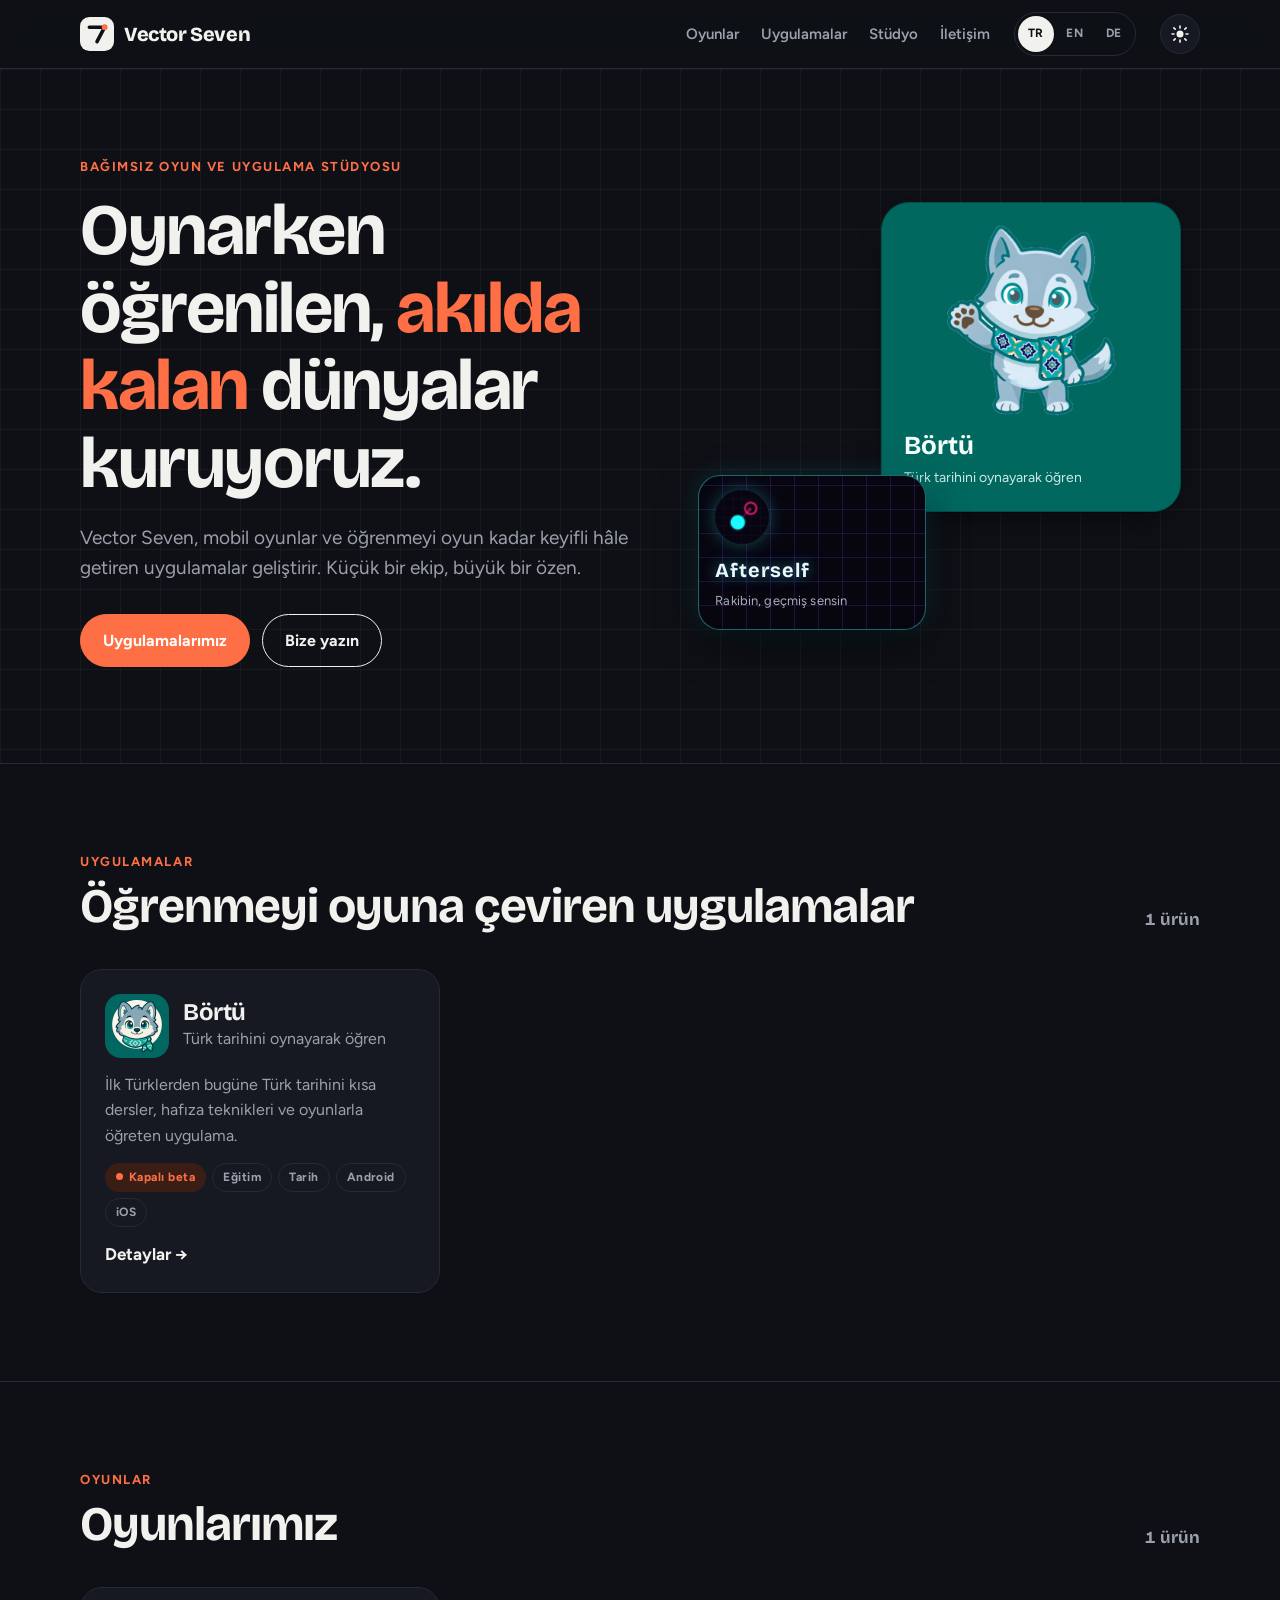
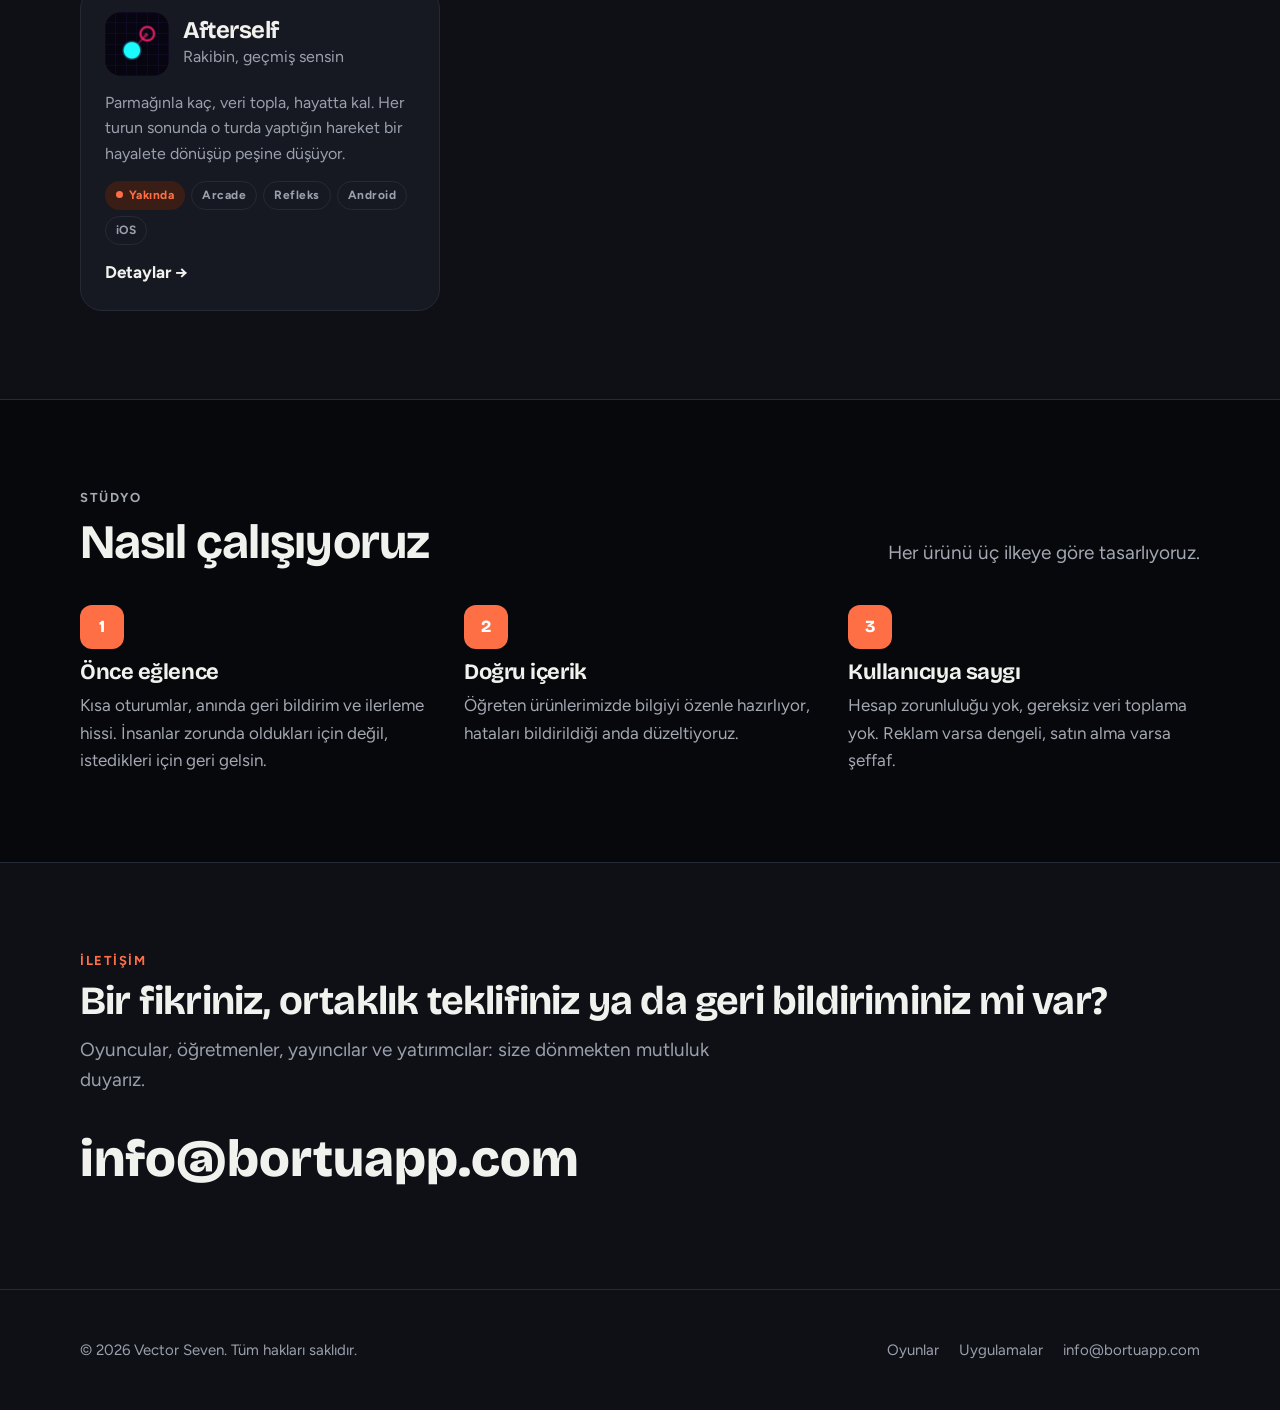
==== commit 4de323f0: "Afterself gizlilik politikasını ekle Play ve App Store zorunlu tutuyor. Oyun kendi başına hiçbir ver" ====
--- a/index.html
+++ b/index.html
@@ -17,8 +17,8 @@
 <link rel="preconnect" href="https://fonts.googleapis.com">
 <link rel="preconnect" href="https://fonts.gstatic.com" crossorigin>
 <link rel="stylesheet" href="https://fonts.googleapis.com/css2?family=Bricolage+Grotesque:opsz,wght@12..96,700;12..96,800&family=Figtree:wght@400;500;600;700&display=swap">
-<link rel="stylesheet" href="assets/style.css?v=mubp8iz9">
-<link rel="stylesheet" href="assets/motion.css?v=mubp8iz9">
+<link rel="stylesheet" href="assets/style.css?v=mucqt6pr">
+<link rel="stylesheet" href="assets/motion.css?v=mucqt6pr">
 </head>
 <body>
 <header class="top">
@@ -145,6 +145,6 @@
     </nav>
   </div>
 </footer>
-<script src="assets/site.js?v=mubp8iz9" defer></script>
+<script src="assets/site.js?v=mucqt6pr" defer></script>
 </body>
 </html>
--- a/assets/style.css
+++ b/assets/style.css
@@ -294,59 +294,67 @@
   border-width: 2px;
   background: var(--paper);
 }
-/* Gerçek oyun kartı: oyunun kendi diliyle, neon ızgara üstünde */
+/* Gerçek oyun kartı: oyunun kendi diliyle, neon ızgara üstünde.
+   Börtü kartını kapatmaması için küçük ve alt köşede durur. */
 .stack-card.game.live {
+  width: min(228px, 60%);
+  left: -4%;
+  bottom: -2%;
+  padding: 14px 16px 16px;
+  border-radius: 22px;
+  overflow: hidden;              /* tarama çizgisi kartın dışına taşmasın */
   border-style: solid;
   border-width: 1px;
-  border-color: rgba(58, 245, 255, 0.45);
+  border-color: rgba(58, 245, 255, 0.4);
   background:
-    linear-gradient(180deg, rgba(58, 245, 255, 0.07), rgba(255, 34, 115, 0.05)),
-    repeating-linear-gradient(0deg, transparent 0 27px, rgba(120, 60, 255, 0.22) 27px 28px),
-    repeating-linear-gradient(90deg, transparent 0 27px, rgba(120, 60, 255, 0.22) 27px 28px),
+    repeating-linear-gradient(0deg, transparent 0 23px, rgba(120, 60, 255, 0.2) 23px 24px),
+    repeating-linear-gradient(90deg, transparent 0 23px, rgba(120, 60, 255, 0.2) 23px 24px),
     #07060f;
-  box-shadow: 0 0 0 1px rgba(58, 245, 255, 0.12), 0 18px 50px rgba(58, 245, 255, 0.16),
-    0 0 60px rgba(255, 34, 115, 0.1) inset;
+  box-shadow: 0 14px 38px rgba(0, 0, 0, 0.55), 0 0 26px rgba(58, 245, 255, 0.14);
   color: #eaf7ff;
+  transform: rotate(-4deg);
 }
 .stack-card.game.live img {
-  width: 72%;
-  margin: 0 auto 10px;
+  width: 54px;
+  height: 54px;
+  margin: 0 0 10px;
   display: block;
-  border-radius: 20px;
-  box-shadow: 0 0 28px rgba(58, 245, 255, 0.25);
+  border-radius: 14px;
+  box-shadow: 0 0 18px rgba(58, 245, 255, 0.3);
 }
 .stack-card.game.live strong {
   font-family: var(--display);
-  font-size: 24px;
-  letter-spacing: 0.06em;
+  font-size: 20px;
+  letter-spacing: 0.04em;
   color: #eaf7ff;
-  text-shadow: 0 0 18px rgba(58, 245, 255, 0.55);
+  text-shadow: 0 0 14px rgba(58, 245, 255, 0.5);
 }
 .stack-card.game.live span {
-  color: rgba(234, 247, 255, 0.72);
-  letter-spacing: 0.02em;
-}
-/* Tarama çizgisi: kartın üstünden yavaşça geçiyor */
+  color: rgba(234, 247, 255, 0.7);
+  font-size: 13px;
+  letter-spacing: 0.01em;
+}
 .stack-card.game.live::after {
   content: '';
   position: absolute;
-  inset: 0;
-  border-radius: inherit;
+  left: 0;
+  right: 0;
+  height: 60%;
+  top: 0;
   pointer-events: none;
-  background: linear-gradient(180deg, transparent 0%, rgba(58, 245, 255, 0.16) 48%, transparent 60%);
+  background: linear-gradient(180deg, transparent, rgba(58, 245, 255, 0.14), transparent);
   transform: translateY(-100%);
-  animation: v7-scan 4.5s linear infinite;
+  animation: v7-scan 5s linear infinite;
 }
 @keyframes v7-scan {
   to {
-    transform: translateY(100%);
+    transform: translateY(270%);
   }
 }
 @media (prefers-reduced-motion: reduce) {
   .stack-card.game.live::after {
     animation: none;
-    opacity: 0.35;
-    transform: none;
+    opacity: 0;
   }
 }
 .stack-card.game .glyph {
